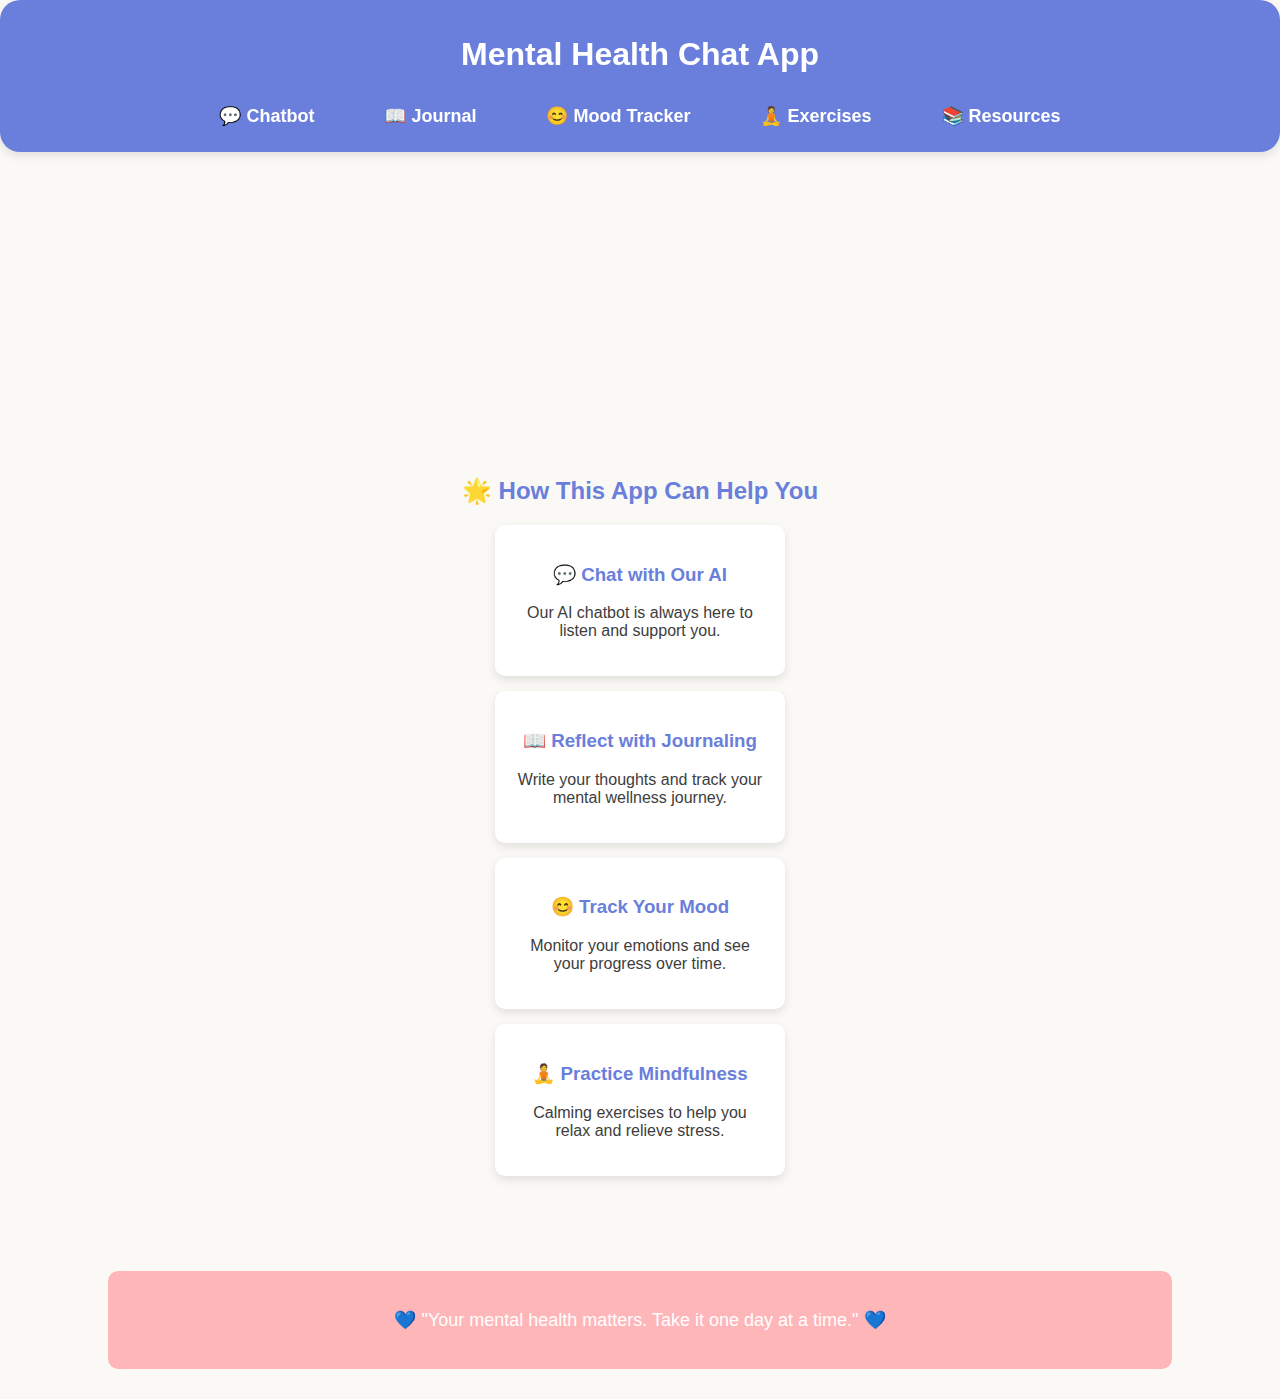
==== index.html @ 00f3a8a5 "cambios los archivos" ====
<!DOCTYPE html>
<html lang="en">
<head>
    <meta charset="UTF-8">
    <meta name="viewport" content="width=device-width, initial-scale=1.0">
    <title>Mental Health Chat App</title>
    <link rel="stylesheet" href="style.css">
</head>
<body>
     
    <header>
        <h1>Mental Health Chat App</h1>

        <nav>
            <a href="chat.html">💬 Chatbot</a>
            <a href="#">📖 Journal</a>
            <a href="#">😊 Mood Tracker</a>
            <a href="#">🧘 Exercises</a>
            <a href="#">📚 Resources</a>
        </nav>
    </header>

    <section class="hero">
        <h2>Welcome to Your Safe Space</h2>
        <p>Track your mood, talk to an AI chatbot, and practice mental wellness exercises.</p>
        <button class="cta-button" onclick="window.location.href='chat.html'">Start Now</button>

    </section>
    <section class="features">
        <h2>🌟 How This App Can Help You</h2>
        <div class="feature">
            <h3>💬 Chat with Our AI</h3>
            <p>Our AI chatbot is always here to listen and support you.</p>
        </div>
        <div class="feature">
            <h3>📖 Reflect with Journaling</h3>
            <p>Write your thoughts and track your mental wellness journey.</p>
        </div>
        <div class="feature">
            <h3>😊 Track Your Mood</h3>
            <p>Monitor your emotions and see your progress over time.</p>
        </div>
        <div class="feature">
            <h3>🧘 Practice Mindfulness</h3>
            <p>Calming exercises to help you relax and relieve stress.</p>
        </div>
    </section>
    
    <section class="quote">
        <p>💙 "Your mental health matters. Take it one day at a time." 💙</p>
    </section>
    


    <script src="script.js"></script>
</body>
</html>
---- style.css ----
/* Minimal & Clean Theme */
body {
    font-family: Arial, sans-serif;
    background-color: #FAF9F6; /* Off White */
    color: #3D3D3D; /* Dark Gray Text */
    text-align: center;
    margin: 0;
    padding: 0;
}

header {
    position: fixed;
    top: 0;
    left: 0;
    width: 100%;
    background-color: #6A7FDB; 
    padding: 15px 0;
    text-align: center;
    color: white;
    z-index: 1000;
    box-shadow: 0px 4px 10px rgba(0, 0, 0, 0.1);
    border-radius: 20px;
}

nav {
    display: flex;
    justify-content: center;
    gap: 20px;
}

nav a {
    color: white;
    text-decoration: none;
    font-size: 18px;
    font-weight: bold;
    padding: 10px;
}

nav a:hover {
    text-decoration: underline;
}

body {
    padding-top: 70px;
}


nav a{
    color: white;
    text-decoration: none;
    margin: 0 15px;
    font-size: 18px;
    font-weight: bold;
}

nav a:hover{
    text-decoration: underline;
}

.hero{
    margin-top: 50px;
    padding: 50px;
}
.hero {
    opacity: 0;
    transform: translateY(20px);
    animation: fadeIn 1.5s ease-out forwards;
}

@keyframes fadeIn {
    from {
        opacity: 0;
        transform: translateY(20px);
    }
    to {
        opacity: 1;
        transform: translateY(0);
    }
}


.hero h2{
    color: #6A7FDB; 
    margin-top: 4rem;
}

.cta-button {
    background-color: #FFB6B9; /* Blush Pink */
    color: white;
    padding: 10px 20px;
    border: none;
    border-radius: 5px;
    font-size: 18px;
    cursor: pointer;
}

.cta-button {
    transition: background 0.3s ease, transform 0.2s ease;
}

.cta-button:hover {
    background: #ff9ea5;
    transform: scale(1.05);
}

.features {
    text-align: center;
    padding: 50px 20px;
}

.feature {
    transition: transform 0.3s ease, box-shadow 0.3s ease;
}

.feature:hover {
    transform: translateY(-5px);
    box-shadow: 0px 10px 20px rgba(0, 0, 0, 0.15);
}

.features h2 {
    color: #6A7FDB;
    margin-bottom: 20px;
}

.feature {
    background: #ffffff;
    border-radius: 10px;
    box-shadow: 0px 4px 10px rgba(0, 0, 0, 0.1);
    padding: 20px;
    margin: 15px auto;
    width: 250px;
    text-align: center;
}

.feature h3 {
    color: #6A7FDB;
}

.feature p {
    color: #3D3D3D;
}

/* Motivational Quote Section */
.quote {
    background: #FFB6B9;
    padding: 20px;
    color: white;
    font-size: 18px;
    text-align: center;
    border-radius: 10px;
    margin: 30px auto;
    width: 80%;
}
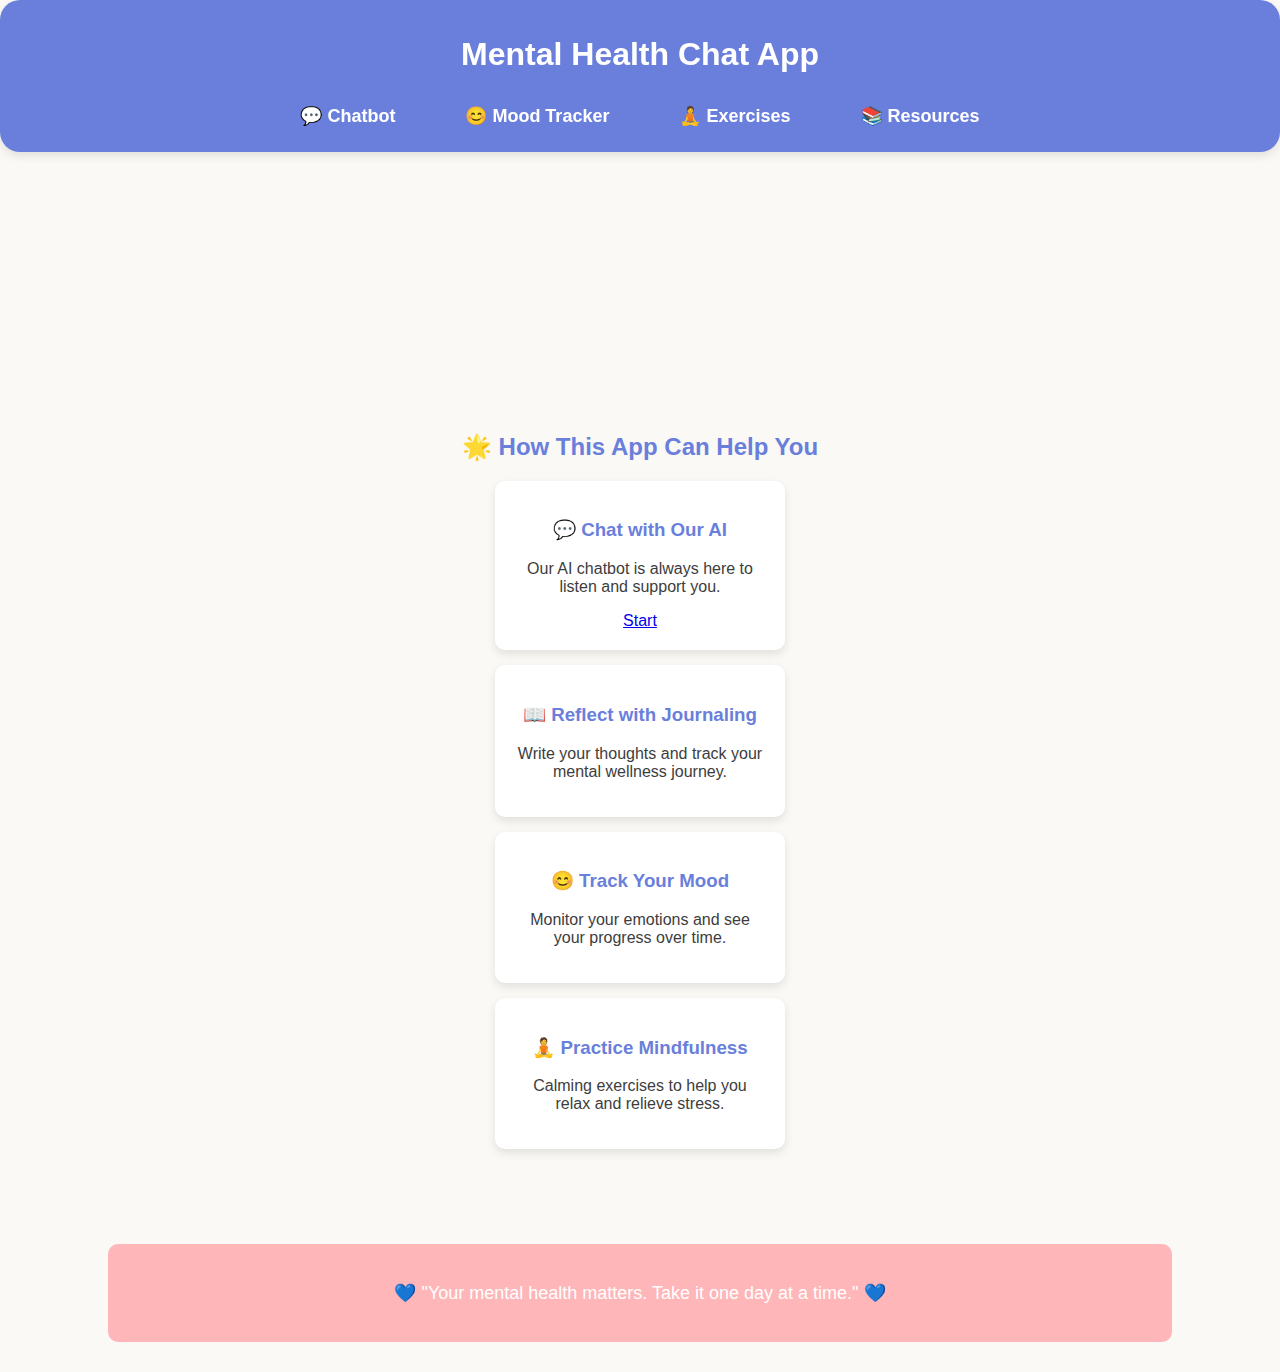
==== commit 027a9dd3: "cambios los archivos" ====
--- a/index.html
+++ b/index.html
@@ -13,7 +13,6 @@
 
         <nav>
             <a href="chat.html">💬 Chatbot</a>
-            <a href="#">📖 Journal</a>
             <a href="#">😊 Mood Tracker</a>
             <a href="#">🧘 Exercises</a>
             <a href="#">📚 Resources</a>
@@ -31,10 +30,13 @@
         <div class="feature">
             <h3>💬 Chat with Our AI</h3>
             <p>Our AI chatbot is always here to listen and support you.</p>
+            <a href="chat.html">Start</a>
+
         </div>
         <div class="feature">
             <h3>📖 Reflect with Journaling</h3>
             <p>Write your thoughts and track your mental wellness journey.</p>
+
         </div>
         <div class="feature">
             <h3>😊 Track Your Mood</h3>
--- a/style.css
+++ b/style.css
@@ -50,11 +50,15 @@
     text-decoration: none;
     margin: 0 15px;
     font-size: 18px;
-    font-weight: bold;
 }
 
 nav a:hover{
     text-decoration: underline;
+}
+
+nav a {
+    pointer-events: auto; /* Ensures links are clickable */
+    z-index: 10; /* Makes sure links are above other elements */
 }
 
 .hero{
@@ -81,7 +85,6 @@
 
 .hero h2{
     color: #6A7FDB; 
-    margin-top: 4rem;
 }
 
 .cta-button {
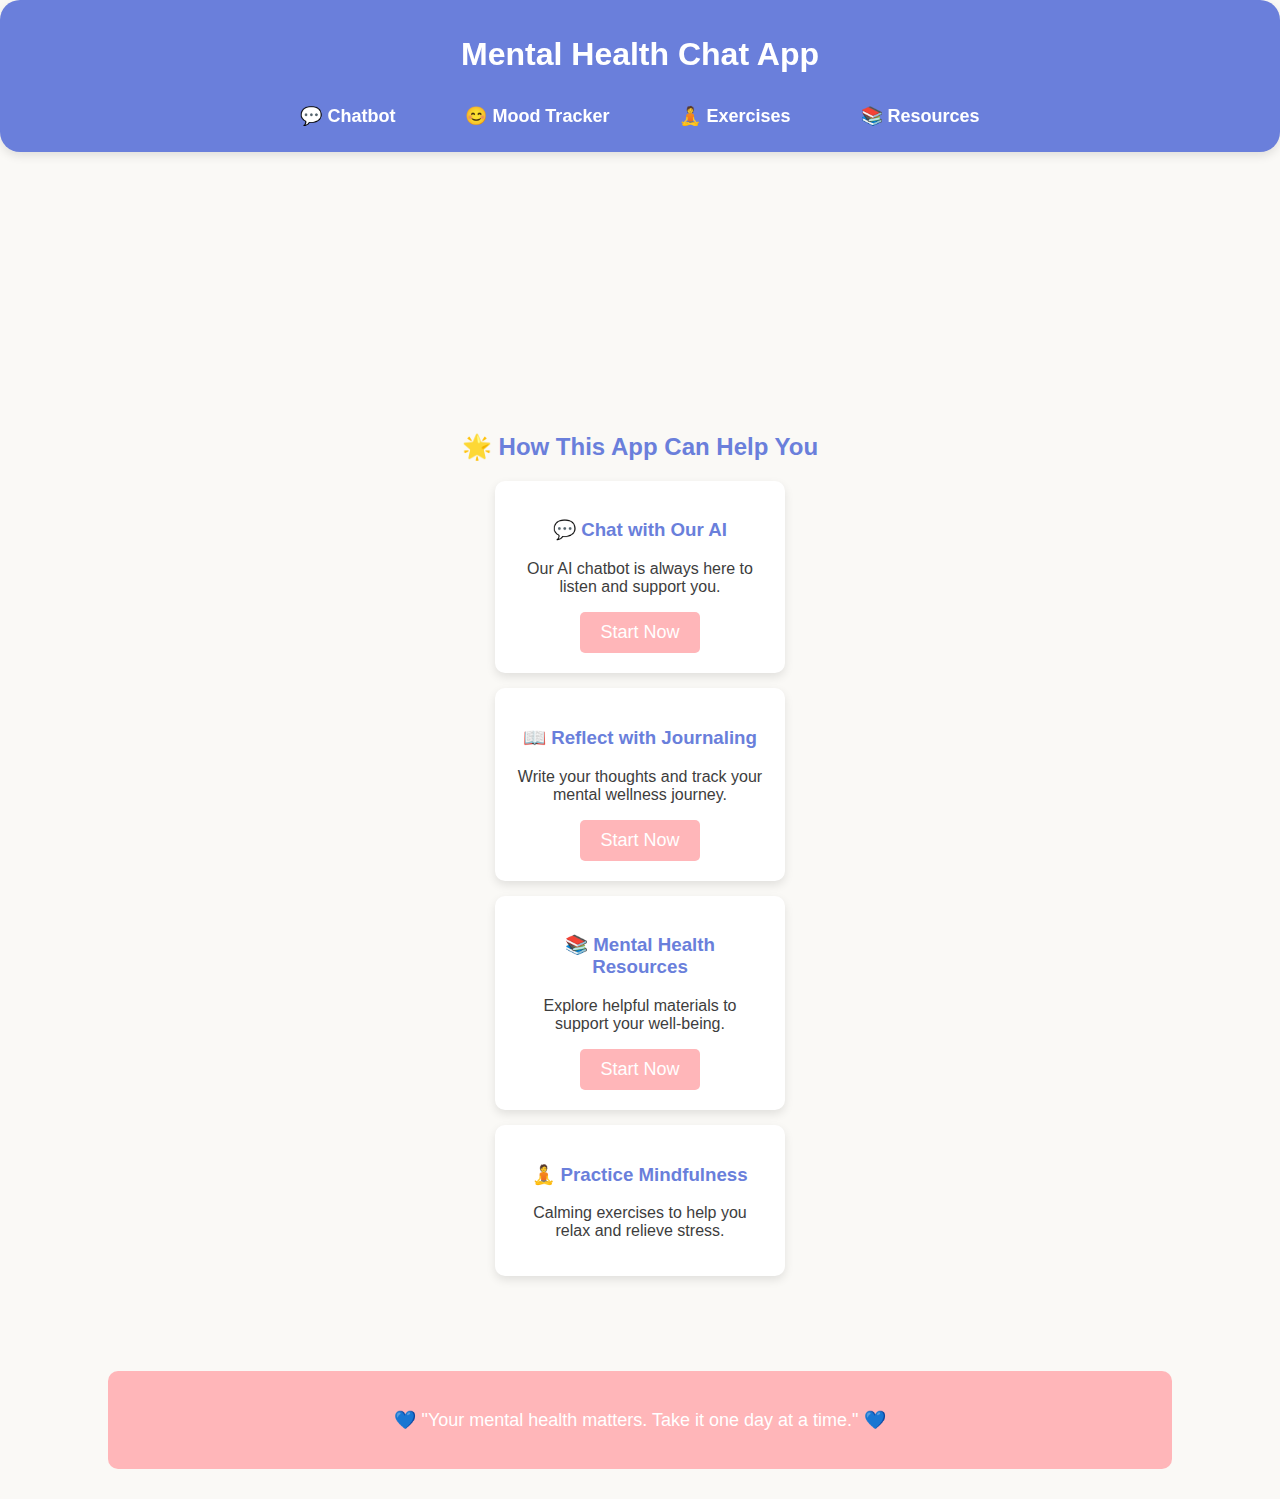
==== commit 7e4f9cb8: "cambios los archivos" ====
--- a/index.html
+++ b/index.html
@@ -30,17 +30,20 @@
         <div class="feature">
             <h3>💬 Chat with Our AI</h3>
             <p>Our AI chatbot is always here to listen and support you.</p>
-            <a href="chat.html">Start</a>
+            <button class="cta-button" onclick="window.location.href='chat.html'">Start Now</button>
 
         </div>
         <div class="feature">
             <h3>📖 Reflect with Journaling</h3>
             <p>Write your thoughts and track your mental wellness journey.</p>
+            <button class="cta-button" onclick="window.location.href='journal.html'">Start Now</button>
 
         </div>
         <div class="feature">
-            <h3>😊 Track Your Mood</h3>
-            <p>Monitor your emotions and see your progress over time.</p>
+            <h3>📚 Mental Health Resources</h3>
+            <p>Explore helpful materials to support your well-being.</p>
+            <button class="cta-button" onclick="window.location.href='resources.html'">Start Now</button>
+
         </div>
         <div class="feature">
             <h3>🧘 Practice Mindfulness</h3>
--- a/style.css
+++ b/style.css
@@ -88,7 +88,7 @@
 }
 
 .cta-button {
-    background-color: #FFB6B9; /* Blush Pink */
+    background-color: #FFB6B9; 
     color: white;
     padding: 10px 20px;
     border: none;
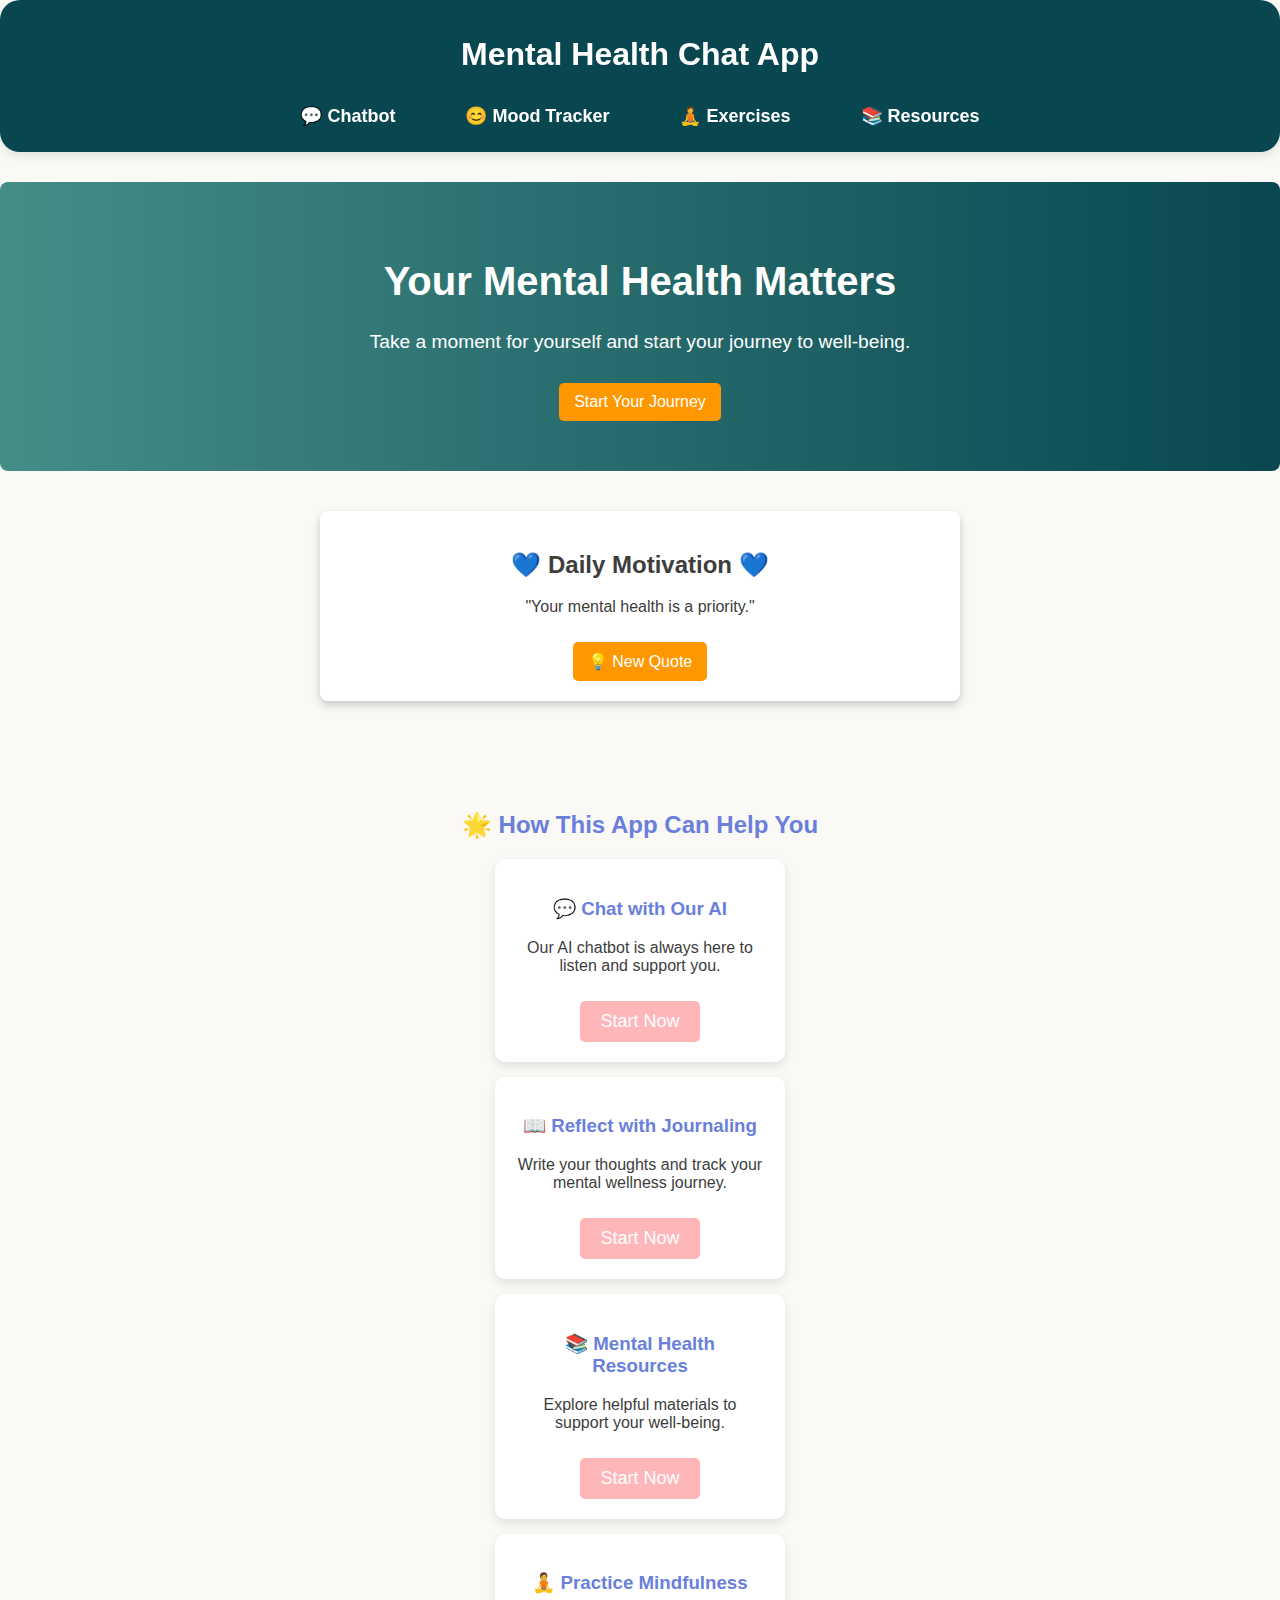
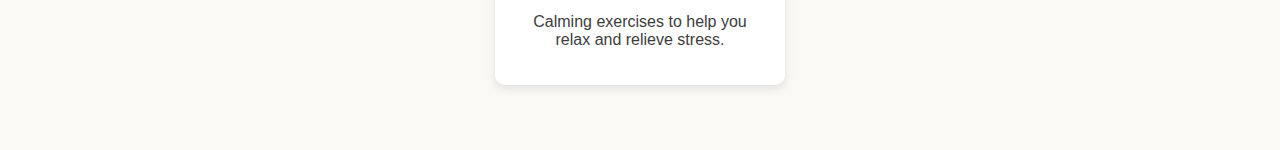
==== commit a107fc7e: "cambbios los archivos" ====
--- a/index.html
+++ b/index.html
@@ -18,13 +18,23 @@
             <a href="#">📚 Resources</a>
         </nav>
     </header>
+    <!-- Hero Section -->
+    <section id="hero">
+        <h1>Your Mental Health Matters</h1>
+        <p>Take a moment for yourself and start your journey to well-being.</p>
+        <a href="journey.html">
+            <button id="startJourney">Start Your Journey</button>
+        </a>
+    </section>
 
-    <section class="hero">
-        <h2>Welcome to Your Safe Space</h2>
-        <p>Track your mood, talk to an AI chatbot, and practice mental wellness exercises.</p>
-        <button class="cta-button" onclick="window.location.href='chat.html'">Start Now</button>
+       <!-- Motivational Quotes Section -->
+       <section id="quote-section">
+        <h2>💙 Daily Motivation 💙</h2>
+        <p id="motivational-quote">"Your mental health is a priority."</p>
+        <button onclick="showRandomQuote()">💡 New Quote</button>
+    </section>
 
-    </section>
+
     <section class="features">
         <h2>🌟 How This App Can Help You</h2>
         <div class="feature">
@@ -50,12 +60,6 @@
             <p>Calming exercises to help you relax and relieve stress.</p>
         </div>
     </section>
-    
-    <section class="quote">
-        <p>💙 "Your mental health matters. Take it one day at a time." 💙</p>
-    </section>
-    
-
 
     <script src="script.js"></script>
 </body>
--- a/style.css
+++ b/style.css
@@ -13,7 +13,7 @@
     top: 0;
     left: 0;
     width: 100%;
-    background-color: #6A7FDB; 
+    background-color: #084750; 
     padding: 15px 0;
     text-align: center;
     color: white;
@@ -57,34 +57,78 @@
 }
 
 nav a {
-    pointer-events: auto; /* Ensures links are clickable */
-    z-index: 10; /* Makes sure links are above other elements */
-}
-
-.hero{
-    margin-top: 50px;
+    pointer-events: auto; 
+    z-index: 10;
+}
+
+
+
+/* Hero Section */
+#hero {
     padding: 50px;
-}
+    background: linear-gradient(to right, #448d87, #084750);
+    color: white;
+    margin-top: 7rem;
+    border-radius: 8px;
+}
+
+#hero h1 {
+    font-size: 2.5em;
+}
+
+#hero p {
+    font-size: 1.2em;
+    margin-bottom: 20px;
+}
+
 .hero {
-    opacity: 0;
-    transform: translateY(20px);
-    animation: fadeIn 1.5s ease-out forwards;
-}
-
-@keyframes fadeIn {
-    from {
-        opacity: 0;
-        transform: translateY(20px);
+    transition: transform 0.3s ease, box-shadow 0.3s ease;
+}
+
+.hero:hover {
+    transform: translateY(-5px);
+    box-shadow: 0px 10px 20px rgba(0, 0, 0, 0.15);
+}
+
+
+button {
+    background: #ff9800;
+    color: white;
+    padding: 10px 15px;
+    border: none;
+    border-radius: 5px;
+    cursor: pointer;
+    font-size: 16px;
+    margin-top: 10px;
+}
+
+button:hover {
+    background: #e68900;
+}
+
+
+/* Quote Section */
+#quote-section {
+    margin: 40px auto;
+    padding: 20px;
+    background: white;
+    box-shadow: 0px 4px 10px rgba(0, 0, 0, 0.2);
+    border-radius: 8px;
+    width: 80%;
+    max-width: 600px;
+}
+
+
+/* Responsive Design */
+@media (max-width: 768px) {
+    header {
+        flex-direction: column;
+        text-align: center;
     }
-    to {
-        opacity: 1;
-        transform: translateY(0);
+    nav {
+        flex-direction: column;
+        margin-top: 10px;
     }
-}
-
-
-.hero h2{
-    color: #6A7FDB; 
 }
 
 .cta-button {
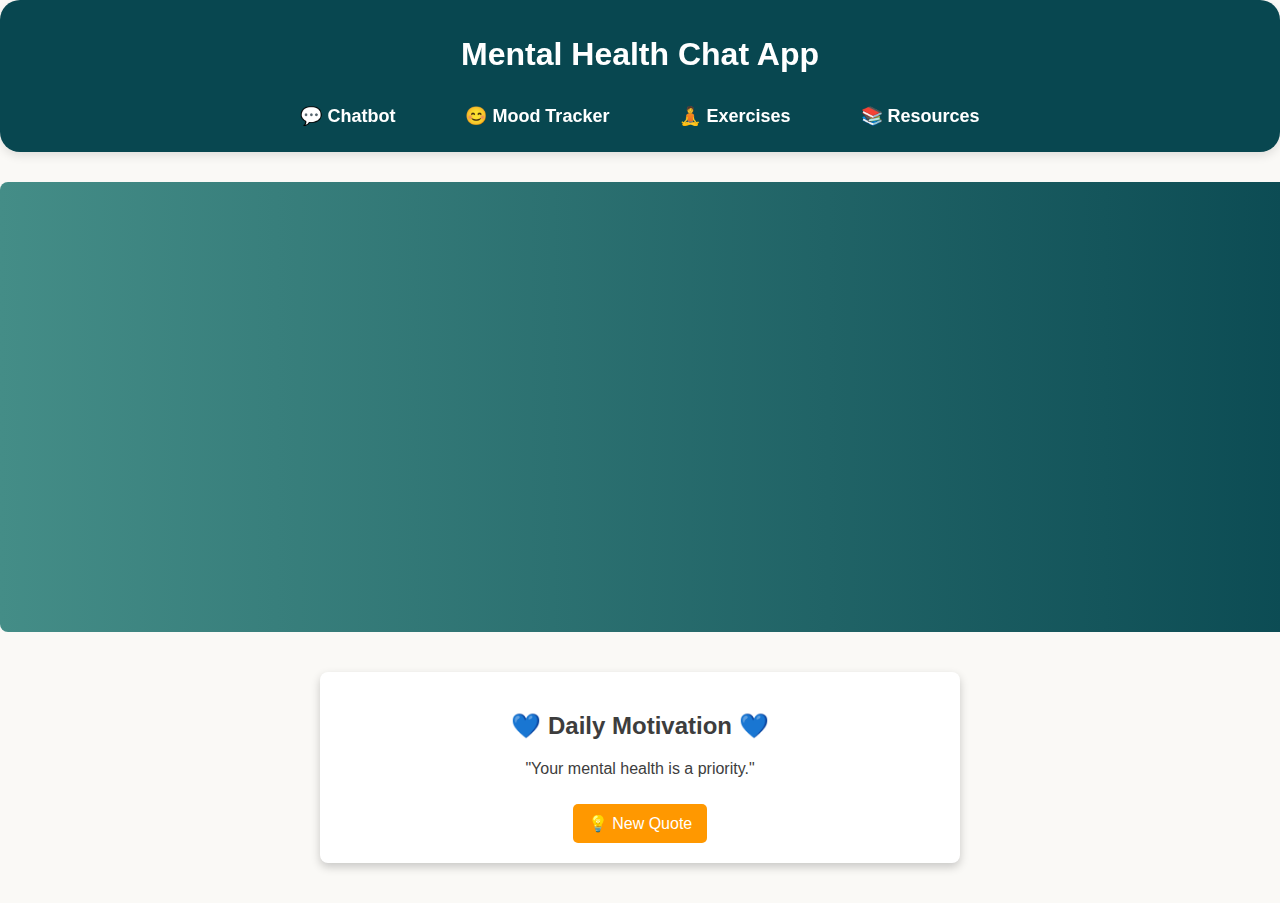
==== commit 532b24e3: "cambio los archivos" ====
--- a/index.html
+++ b/index.html
@@ -18,15 +18,42 @@
             <a href="#">📚 Resources</a>
         </nav>
     </header>
-    <!-- Hero Section -->
     <section id="hero">
-        <h1>Your Mental Health Matters</h1>
-        <p>Take a moment for yourself and start your journey to well-being.</p>
-        <a href="journey.html">
-            <button id="startJourney">Start Your Journey</button>
-        </a>
+        <div class="slider">
+            <div class="slide">
+                <h1>Your Mental Health Matters</h1>
+                <p>Take a moment for yourself and start your journey to well-being.</p>
+                <a href="journey.html">
+                    <button id="startJourney">Start Your Journey</button>
+                </a>
+            </div>
+    
+            <div class="slide">
+                <h2>🌟 How This App Can Help You</h2>
+                <h3>💬 Chat with Our AI</h3>
+                <p>Our AI chatbot is always here to listen and support you.</p>
+                <button class="cta-button" onclick="window.location.href='chat.html'">Start Now</button>
+            </div>
+    
+            <div class="slide">
+                <h3>📖 Reflect with Journaling</h3>
+                <p>Write your thoughts and track your mental wellness journey.</p>
+                <button class="cta-button" onclick="window.location.href='journal.html'">Start Now</button>
+            </div>
+    
+            <div class="slide">
+                <h3>📚 Mental Health Resources</h3>
+                <p>Explore helpful materials to support your well-being.</p>
+                <button class="cta-button" onclick="window.location.href='resources.html'">Start Now</button>
+            </div>
+    
+            <div class="slide">
+                <h3>🧘 Practice Mindfulness</h3>
+                <p>Calming exercises to help you relax and relieve stress.</p>
+            </div>
+        </div>
     </section>
-
+    
        <!-- Motivational Quotes Section -->
        <section id="quote-section">
         <h2>💙 Daily Motivation 💙</h2>
@@ -35,32 +62,6 @@
     </section>
 
 
-    <section class="features">
-        <h2>🌟 How This App Can Help You</h2>
-        <div class="feature">
-            <h3>💬 Chat with Our AI</h3>
-            <p>Our AI chatbot is always here to listen and support you.</p>
-            <button class="cta-button" onclick="window.location.href='chat.html'">Start Now</button>
-
-        </div>
-        <div class="feature">
-            <h3>📖 Reflect with Journaling</h3>
-            <p>Write your thoughts and track your mental wellness journey.</p>
-            <button class="cta-button" onclick="window.location.href='journal.html'">Start Now</button>
-
-        </div>
-        <div class="feature">
-            <h3>📚 Mental Health Resources</h3>
-            <p>Explore helpful materials to support your well-being.</p>
-            <button class="cta-button" onclick="window.location.href='resources.html'">Start Now</button>
-
-        </div>
-        <div class="feature">
-            <h3>🧘 Practice Mindfulness</h3>
-            <p>Calming exercises to help you relax and relieve stress.</p>
-        </div>
-    </section>
-
     <script src="script.js"></script>
 </body>
 </html>--- a/style.css
+++ b/style.css
@@ -81,14 +81,61 @@
     margin-bottom: 20px;
 }
 
-.hero {
-    transition: transform 0.3s ease, box-shadow 0.3s ease;
-}
-
-.hero:hover {
-    transform: translateY(-5px);
-    box-shadow: 0px 10px 20px rgba(0, 0, 0, 0.15);
-}
+/* Hero Section */
+#hero {
+    position: relative;
+    width: 100%;
+    height: 350px; /* Adjust height */
+    overflow: hidden;
+    background: linear-gradient(to right, #448d87, #084750);
+    color: white;
+    border-radius: 8px;
+}
+
+/* Slider Container */
+.slider {
+    display: flex;
+    width: 500%; /* Adjust based on number of slides */
+    animation: slideAnimation 15s infinite;
+}
+
+/* Each Slide */
+.slide {
+    width: 100%;
+    flex-shrink: 0;
+    text-align: center;
+    padding: 50px;
+    transition: transform 0.5s ease-in-out;
+}
+
+/* Slide Animation */
+@keyframes slideAnimation {
+    0% { transform: translateX(0%); }
+    20% { transform: translateX(0%); }
+
+    25% { transform: translateX(-100%); }
+    45% { transform: translateX(-100%); }
+
+    50% { transform: translateX(-200%); }
+    70% { transform: translateX(-200%); }
+
+    75% { transform: translateX(-300%); }
+    95% { transform: translateX(-300%); }
+
+    100% { transform: translateX(0%); } /* Loop back */
+}
+
+/* Motivational Quote Section (Static) */
+#quote-section {
+    margin: 40px auto;
+    padding: 20px;
+    background: white;
+    box-shadow: 0px 4px 10px rgba(0, 0, 0, 0.2);
+    border-radius: 8px;
+    width: 80%;
+    max-width: 600px;
+}
+
 
 
 button {
@@ -187,14 +234,3 @@
     color: #3D3D3D;
 }
 
-/* Motivational Quote Section */
-.quote {
-    background: #FFB6B9;
-    padding: 20px;
-    color: white;
-    font-size: 18px;
-    text-align: center;
-    border-radius: 10px;
-    margin: 30px auto;
-    width: 80%;
-}
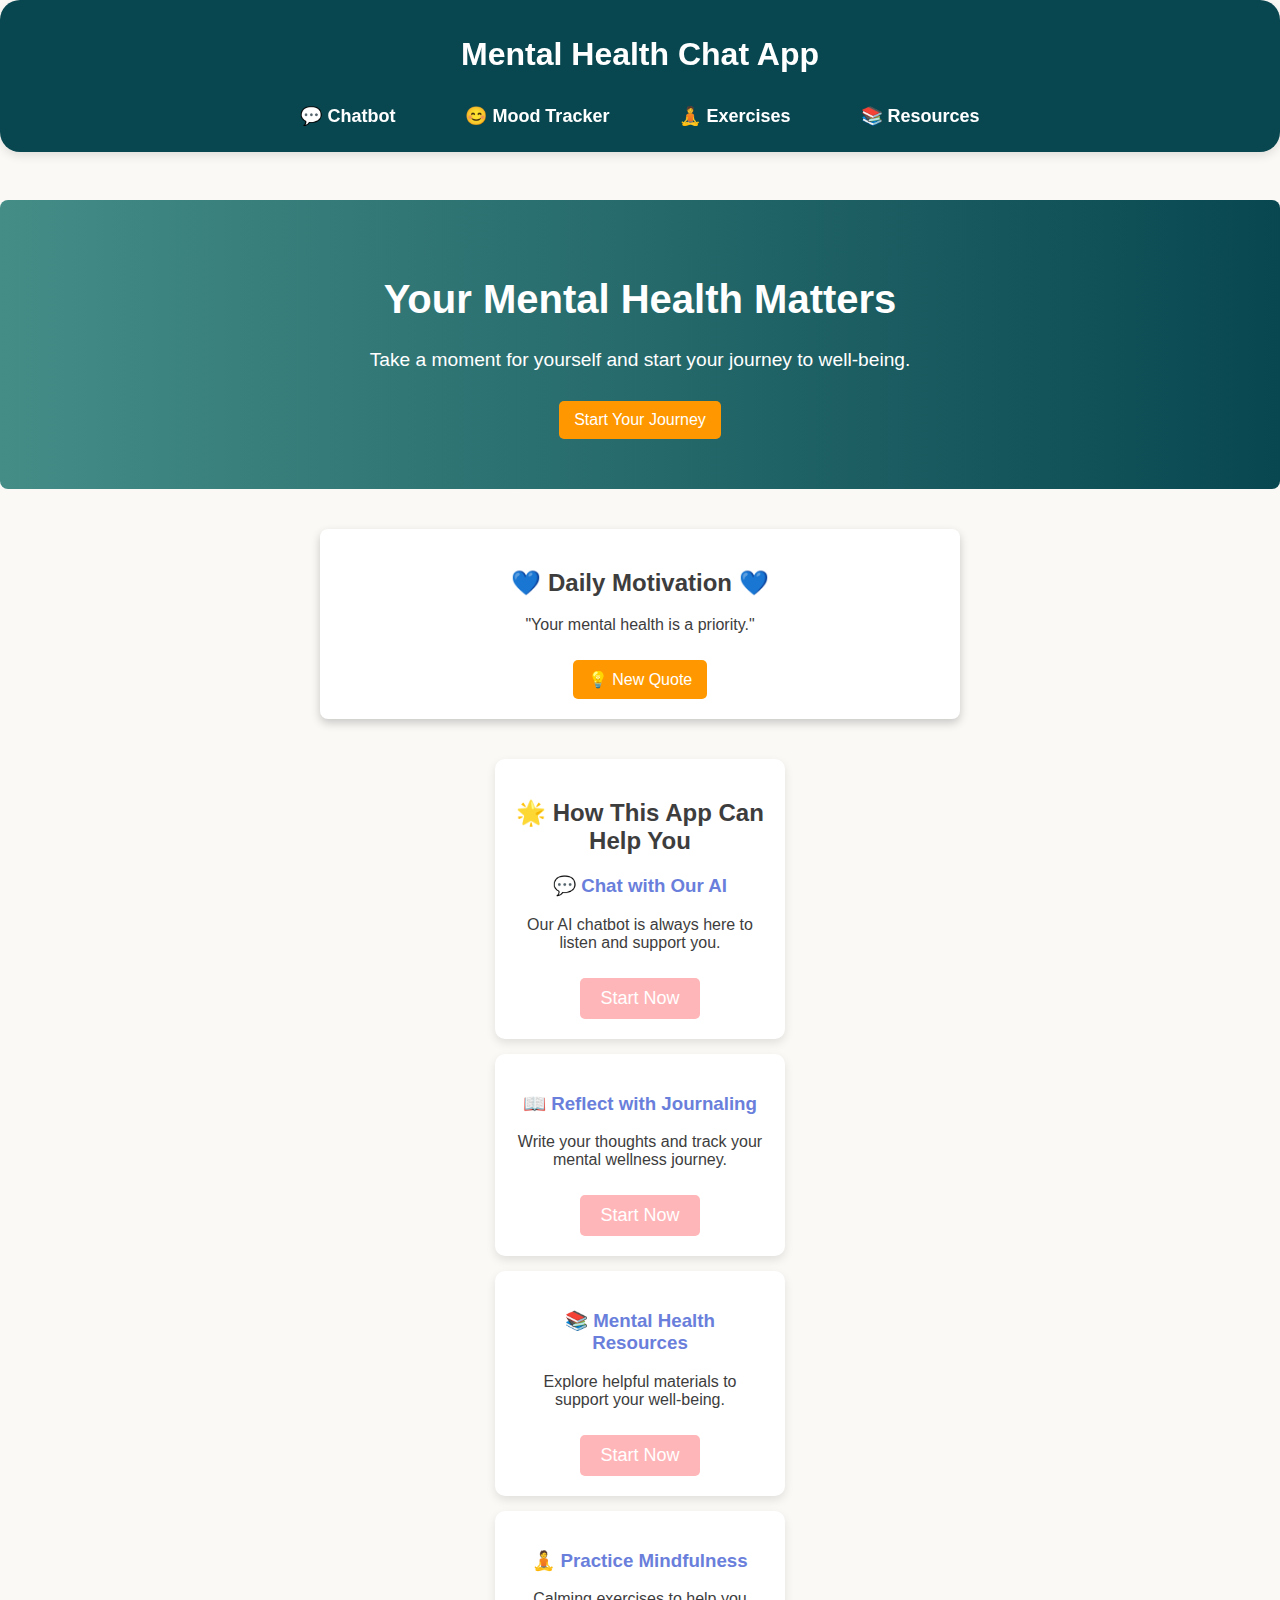
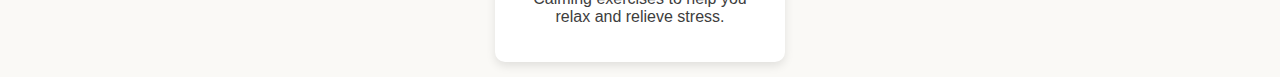
==== commit d65aafc3: "cambios los archivos" ====
--- a/index.html
+++ b/index.html
@@ -18,49 +18,48 @@
             <a href="#">📚 Resources</a>
         </nav>
     </header>
+    <  <!-- Hero Section -->
     <section id="hero">
-        <div class="slider">
-            <div class="slide">
-                <h1>Your Mental Health Matters</h1>
-                <p>Take a moment for yourself and start your journey to well-being.</p>
-                <a href="journey.html">
-                    <button id="startJourney">Start Your Journey</button>
-                </a>
-            </div>
+        <h1>Your Mental Health Matters</h1>
+        <p>Take a moment for yourself and start your journey to well-being.</p>
+        <a href="journey.html">
+            <button id="startJourney">Start Your Journey</button>
+        </a>
+    </section>
+
+    <!-- Motivational Quotes Section -->
+    <section id="quote-section">
+        <h2>💙 Daily Motivation 💙</h2>
+        <p id="motivational-quote">"Your mental health is a priority."</p>
+        <button onclick="showRandomQuote()">💡 New Quote</button>
+    </section>
     
-            <div class="slide">
+            <div class="feature">
                 <h2>🌟 How This App Can Help You</h2>
                 <h3>💬 Chat with Our AI</h3>
                 <p>Our AI chatbot is always here to listen and support you.</p>
                 <button class="cta-button" onclick="window.location.href='chat.html'">Start Now</button>
             </div>
     
-            <div class="slide">
+            <div class="feature">
                 <h3>📖 Reflect with Journaling</h3>
                 <p>Write your thoughts and track your mental wellness journey.</p>
                 <button class="cta-button" onclick="window.location.href='journal.html'">Start Now</button>
             </div>
     
-            <div class="slide">
+            <div class="feature">
                 <h3>📚 Mental Health Resources</h3>
                 <p>Explore helpful materials to support your well-being.</p>
                 <button class="cta-button" onclick="window.location.href='resources.html'">Start Now</button>
             </div>
     
-            <div class="slide">
+            <div class="feature">
                 <h3>🧘 Practice Mindfulness</h3>
                 <p>Calming exercises to help you relax and relieve stress.</p>
             </div>
         </div>
     </section>
     
-       <!-- Motivational Quotes Section -->
-       <section id="quote-section">
-        <h2>💙 Daily Motivation 💙</h2>
-        <p id="motivational-quote">"Your mental health is a priority."</p>
-        <button onclick="showRandomQuote()">💡 New Quote</button>
-    </section>
-
 
     <script src="script.js"></script>
 </body>
--- a/style.css
+++ b/style.css
@@ -81,49 +81,7 @@
     margin-bottom: 20px;
 }
 
-/* Hero Section */
-#hero {
-    position: relative;
-    width: 100%;
-    height: 350px; /* Adjust height */
-    overflow: hidden;
-    background: linear-gradient(to right, #448d87, #084750);
-    color: white;
-    border-radius: 8px;
-}
 
-/* Slider Container */
-.slider {
-    display: flex;
-    width: 500%; /* Adjust based on number of slides */
-    animation: slideAnimation 15s infinite;
-}
-
-/* Each Slide */
-.slide {
-    width: 100%;
-    flex-shrink: 0;
-    text-align: center;
-    padding: 50px;
-    transition: transform 0.5s ease-in-out;
-}
-
-/* Slide Animation */
-@keyframes slideAnimation {
-    0% { transform: translateX(0%); }
-    20% { transform: translateX(0%); }
-
-    25% { transform: translateX(-100%); }
-    45% { transform: translateX(-100%); }
-
-    50% { transform: translateX(-200%); }
-    70% { transform: translateX(-200%); }
-
-    75% { transform: translateX(-300%); }
-    95% { transform: translateX(-300%); }
-
-    100% { transform: translateX(0%); } /* Loop back */
-}
 
 /* Motivational Quote Section (Static) */
 #quote-section {
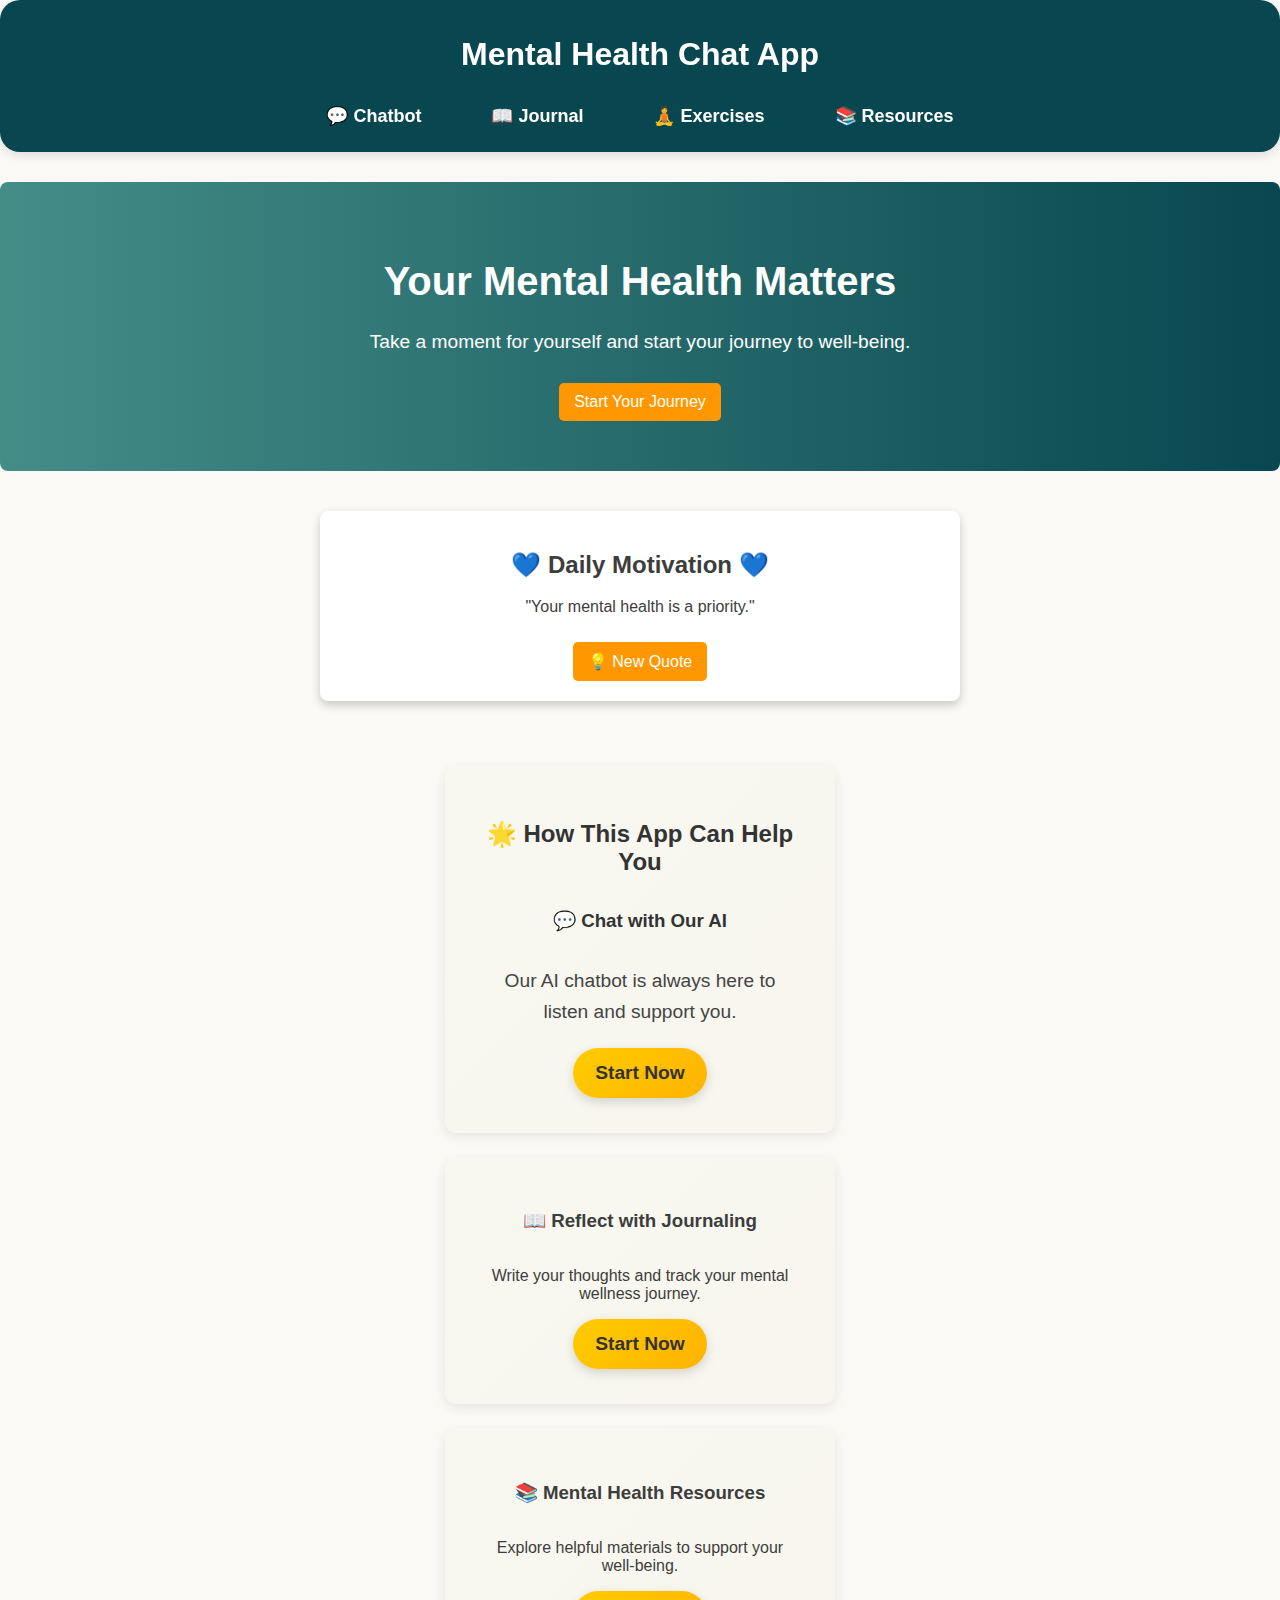
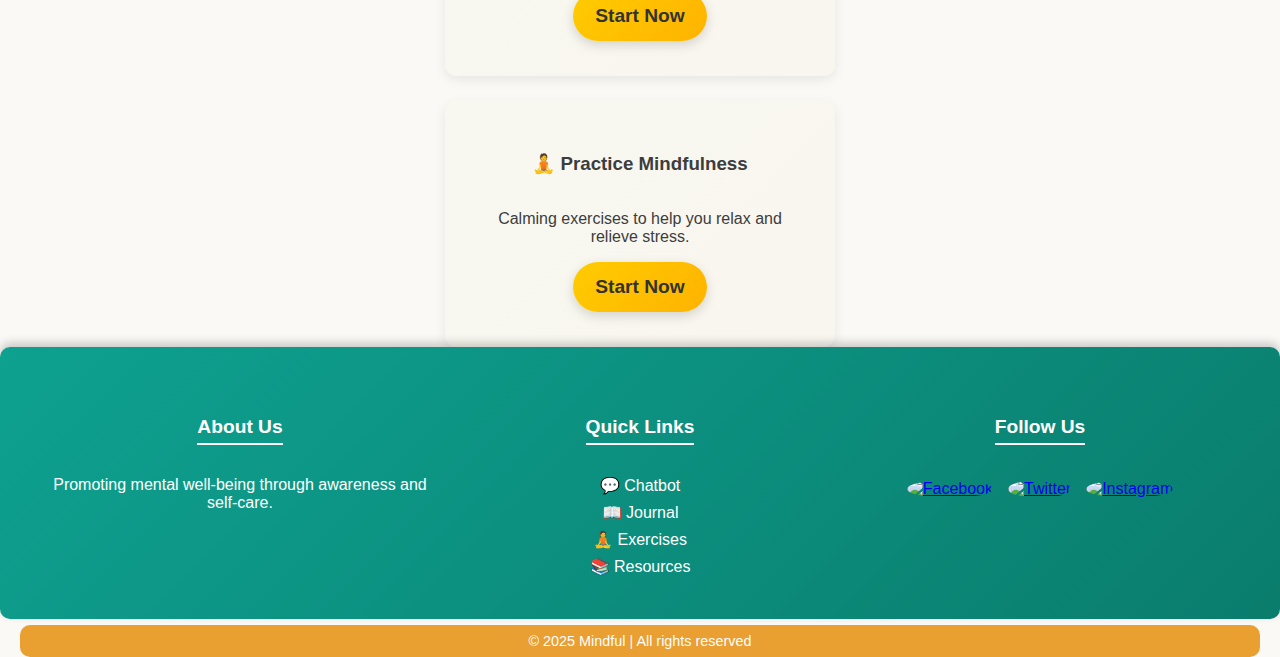
==== commit bbc7f305: "cambios los archivosvos" ====
--- a/index.html
+++ b/index.html
@@ -13,12 +13,12 @@
 
         <nav>
             <a href="chat.html">💬 Chatbot</a>
-            <a href="#">😊 Mood Tracker</a>
-            <a href="#">🧘 Exercises</a>
+            <a href="journal.html">📖 Journal</a>
+            <a href="exercises.html">🧘 Exercises</a>
             <a href="#">📚 Resources</a>
         </nav>
     </header>
-    <  <!-- Hero Section -->
+     <!-- Hero Section -->
     <section id="hero">
         <h1>Your Mental Health Matters</h1>
         <p>Take a moment for yourself and start your journey to well-being.</p>
@@ -41,24 +41,58 @@
                 <button class="cta-button" onclick="window.location.href='chat.html'">Start Now</button>
             </div>
     
-            <div class="feature">
+            <div class="feature1">
                 <h3>📖 Reflect with Journaling</h3>
                 <p>Write your thoughts and track your mental wellness journey.</p>
                 <button class="cta-button" onclick="window.location.href='journal.html'">Start Now</button>
             </div>
     
-            <div class="feature">
+            <div class="feature2">
                 <h3>📚 Mental Health Resources</h3>
                 <p>Explore helpful materials to support your well-being.</p>
                 <button class="cta-button" onclick="window.location.href='resources.html'">Start Now</button>
             </div>
     
-            <div class="feature">
+            <div class="feature3">
                 <h3>🧘 Practice Mindfulness</h3>
                 <p>Calming exercises to help you relax and relieve stress.</p>
+                <button class="cta-button" onclick="window.location.href='exercises.html'">Start Now</button>
             </div>
         </div>
     </section>
+    
+    <footer>
+        <div class="footer-container">
+            <div class="footer-column">
+                <h3>About Us</h3>
+                <p>Promoting mental well-being through awareness and self-care.</p>
+            </div>
+            <div class="footer-column">
+                <h3>Quick Links</h3>
+                <ul>
+                    <li><a href="chat.html">💬 Chatbot</a></li>
+                    <li> <a href="journal.html">📖 Journal</a> </li>
+                    <li><a href="exercises.html">🧘 Exercises</a></li>
+                    <li><a href="#">📚 Resources</a><li>
+                </ul>
+            </div>
+            <div class="footer-column">
+                <h3>Follow Us</h3>
+                <div class="social-icons">
+                    <a href="https://facebook+.com" target="_blank">
+                        <img src="images/face-book.png" alt="Facebook">
+                    </a>
+                    <a href="https://twitter.com" target="_blank">
+                        <img src="images/teitter.png" alt="Twitter">
+                    </a>
+                    <a href="https://instagram.com" target="_blank">
+                        <img src="images/instagram.png" alt="Instagram">
+                    </a>
+                </div>
+            </div>
+        </div>
+        <p class="footer-bottom">&copy; 2025 Mindful | All rights reserved</p>
+    </footer>
     
 
     <script src="script.js"></script>
--- a/style.css
+++ b/style.css
@@ -136,59 +136,214 @@
     }
 }
 
+/* Features Section */
+.features-container {
+    display: flex;
+    flex-wrap: wrap;
+    justify-content: center; /* Centers all feature boxes */
+    align-items: center;
+    gap: 50px; /* Increased space between boxes */
+    padding: 70px 8%; /* Increased padding for breathing room */
+    text-align: center;
+    background: linear-gradient(135deg, #f0e5ff, #cce7ff); /* Soft Purple to Blue */
+    border-radius: 15px;
+    box-shadow: 0px 5px 18px rgba(0, 0, 0, 0.1);
+}
+
+/* Feature Box */
+.feature,
+.feature1,
+.feature2,
+.feature3 {
+    background: linear-gradient(135deg, #f8f8f0, #f8f6ef); /* Soft White to Light Cream */
+    padding: 35px; /* Increased padding */
+    border-radius: 12px;
+    box-shadow: 0px 4px 12px rgba(0, 0, 0, 0.08);
+    transition: all 0.3s ease-in-out;
+    display: flex;
+    flex-direction: column;
+    align-items: center;
+    justify-content: center; /* Ensures text is also centered */
+    width: 320px; /* Adjust width for a balanced look */
+    max-width: 90%;
+    margin: auto; 
+    text-align: center;
+}
+.feature,
+.feature1,
+.feature2,
+.feature3{
+    margin-top: 1.5rem;
+}
+
+/* Hover Effect */
+
+.feature:hover,
+.feature1:hover,
+.feature2:hover,
+.feature3:hover {
+    transform: translateY(-8px);
+    box-shadow: 0px 8px 18px rgba(0, 0, 0, 0.2);
+    background: linear-gradient(135deg, #e6c75a, #fdcd0a);
+}
+
+/* Feature Heading */
+.feature h2, .feature h3 {
+    color: #333;
+    margin-bottom: 15px;
+}
+
+/* Feature Description */
+.feature p {
+    font-size: 1.2em;
+    color: #444;
+    margin-bottom: 20px;
+    line-height: 1.6;
+}
+
+/* CTA Button */
 .cta-button {
-    background-color: #FFB6B9; 
-    color: white;
-    padding: 10px 20px;
+    background: linear-gradient(135deg, #ffcc00, #ffb300);
+    color: #333;
+    padding: 14px 22px;
+    font-size: 1.2em;
     border: none;
-    border-radius: 5px;
-    font-size: 18px;
+    border-radius: 30px;
     cursor: pointer;
-}
-
-.cta-button {
-    transition: background 0.3s ease, transform 0.2s ease;
+    font-weight: bold;
+    transition: all 0.4s ease-in-out;
+    box-shadow: 0px 4px 12px rgba(0, 0, 0, 0.15);
+    margin-top: auto;
 }
 
 .cta-button:hover {
-    background: #ff9ea5;
-    transform: scale(1.05);
-}
-
-.features {
-    text-align: center;
-    padding: 50px 20px;
-}
-
-.feature {
-    transition: transform 0.3s ease, box-shadow 0.3s ease;
-}
-
-.feature:hover {
-    transform: translateY(-5px);
-    box-shadow: 0px 10px 20px rgba(0, 0, 0, 0.15);
-}
-
-.features h2 {
-    color: #6A7FDB;
-    margin-bottom: 20px;
-}
-
-.feature {
-    background: #ffffff;
+    background: linear-gradient(135deg, #ffb300, #ffcc00);
+    transform: scale(1.1);
+    box-shadow: 0px 6px 15px rgba(0, 0, 0, 0.3);
+}
+
+footer {
+    background: linear-gradient(135deg, #0ea190, #0a7d6d);
+    color: white;
+    padding: 40px 20px;
+    text-align: center;
+    border-top-left-radius: 20px;
+    border-top-right-radius: 20px;
+    box-shadow: 0px -4px 10px rgba(0, 0, 0, 0.2);
+}
+
+.footer-container {
+    display: flex;
+    justify-content: space-around;
+    flex-wrap: wrap;
+    max-width: 1200px;
+    margin: 0 auto;
+    height: 13rem;
+}
+.footer-column {
+    flex: 1;
+    min-width: 250px;
+    margin: 10px;
+}
+
+.footer-column h3 {
+    font-size: 1.2rem;
+    margin-bottom: 15px;
+    border-bottom: 2px solid white;
+    display: inline-block;
+    padding-bottom: 5px;
+}
+
+.footer-column ul {
+    list-style: none;
+    padding: 0;
+}
+
+.footer-column ul li {
+    margin: 8px 0;
+}
+
+.footer-column ul li a {
+    color: white;
+    text-decoration: none;
+    transition: 0.3s;
+}
+
+.footer-column ul li a:hover {
+    color: #ffeb3b;
+}
+
+.social-icons {
+    display: flex;
+    justify-content: center;
+    gap: 15px;
+    margin-top: 20px;
+}
+
+.social-icons img {
+    width: 40px;
+    height: 40px;
+    border-radius: 50%; 
+    transition: transform 0.3s ease-in-out;
+}
+
+.social-icons img:hover {
+    transform: scale(1.1);
+}
+
+.social-icons a:hover {
+    color: #ffeb3b;
+}
+
+.footer-bottom {
+    margin-top: 20px;
+    font-size: 0.9rem;
+    opacity: 0.8;
+}
+
+/* Responsive */
+@media (max-width: 768px) {
+    footer {
+        flex-direction: column;
+        text-align: center;
+    }
+}
+
+/* Asegurar que el body ocupe toda la pantalla */
+html, body {
+    height: 100%;
+    margin: 0;
+    display: flex;
+    flex-direction: column;
+}
+
+/* Hacer que el contenido principal crezca y empuje el footer hacia abajo */
+main {
+    flex: 1;
+}
+
+/* Estilos del footer */
+footer {
+    background: linear-gradient(135deg, #0ea190, #0a7d6d);
+    color: white;
+    padding: 40px 20px;
+    text-align: center;
+    box-shadow: 0px -4px 10px rgba(0, 0, 0, 0.2);
+    height: 12rem;
     border-radius: 10px;
-    box-shadow: 0px 4px 10px rgba(0, 0, 0, 0.1);
-    padding: 20px;
-    margin: 15px auto;
-    width: 250px;
-    text-align: center;
-}
-
-.feature h3 {
-    color: #6A7FDB;
-}
-
-.feature p {
-    color: #3D3D3D;
-}
-
+    
+}
+
+.footer-bottom {
+    margin-top: 30px;
+    font-size: 0.9rem;
+    opacity: 0.8;
+    background-color: #e68900;
+    height: 2rem;
+    width: 100%; /* Mismo ancho del footer */
+    border-radius: 10px;
+    display: flex;
+    justify-content: center; /* Centra el texto horizontalmente */
+    align-items: center; /* Centra el texto verticalmente */
+}
+
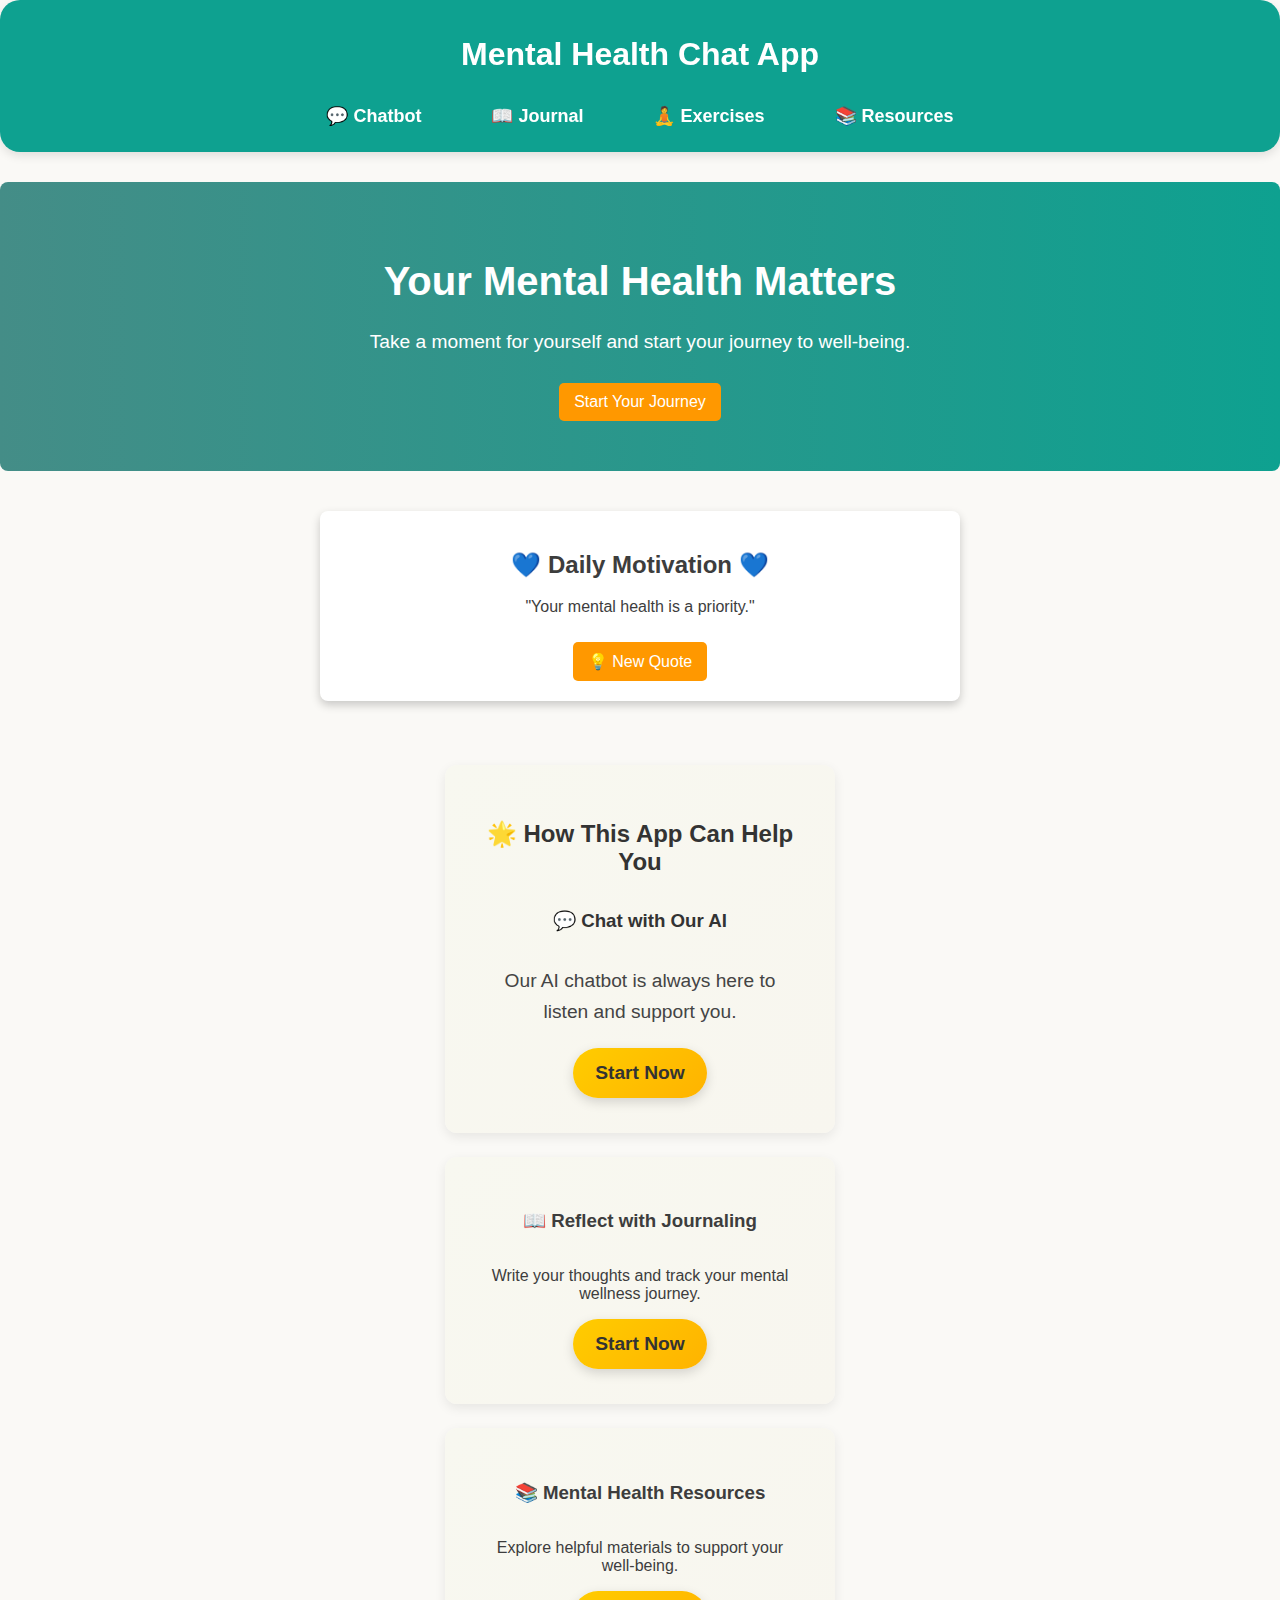
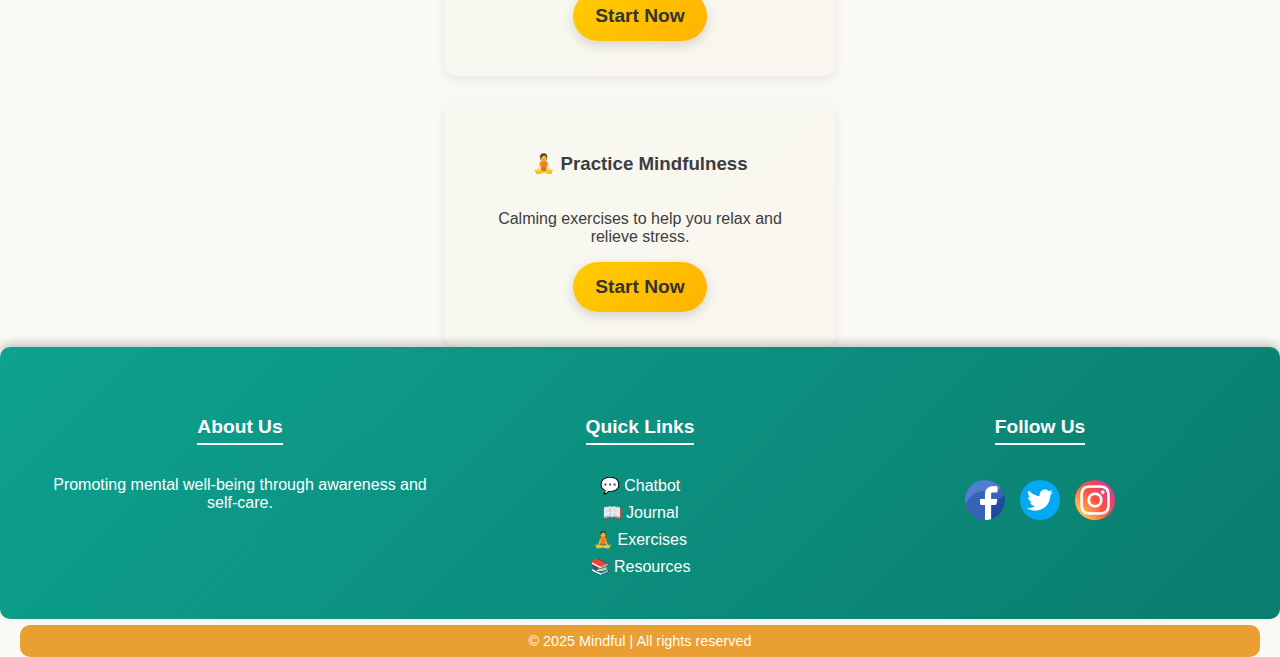
==== commit 92bfbf34: "cambios los archivos" ====
--- a/index.html
+++ b/index.html
@@ -5,6 +5,9 @@
     <meta name="viewport" content="width=device-width, initial-scale=1.0">
     <title>Mental Health Chat App</title>
     <link rel="stylesheet" href="style.css">
+
+    <body style="background-image: url('images/background.jpg'); background-size: cover; background-position: center;"></body>
+
 </head>
 <body>
      
--- a/style.css
+++ b/style.css
@@ -13,7 +13,7 @@
     top: 0;
     left: 0;
     width: 100%;
-    background-color: #084750; 
+    background-color: #0ea190; 
     padding: 15px 0;
     text-align: center;
     color: white;
@@ -66,7 +66,7 @@
 /* Hero Section */
 #hero {
     padding: 50px;
-    background: linear-gradient(to right, #448d87, #084750);
+    background: linear-gradient(to right, #448d87, #0ea190);
     color: white;
     margin-top: 7rem;
     border-radius: 8px;
